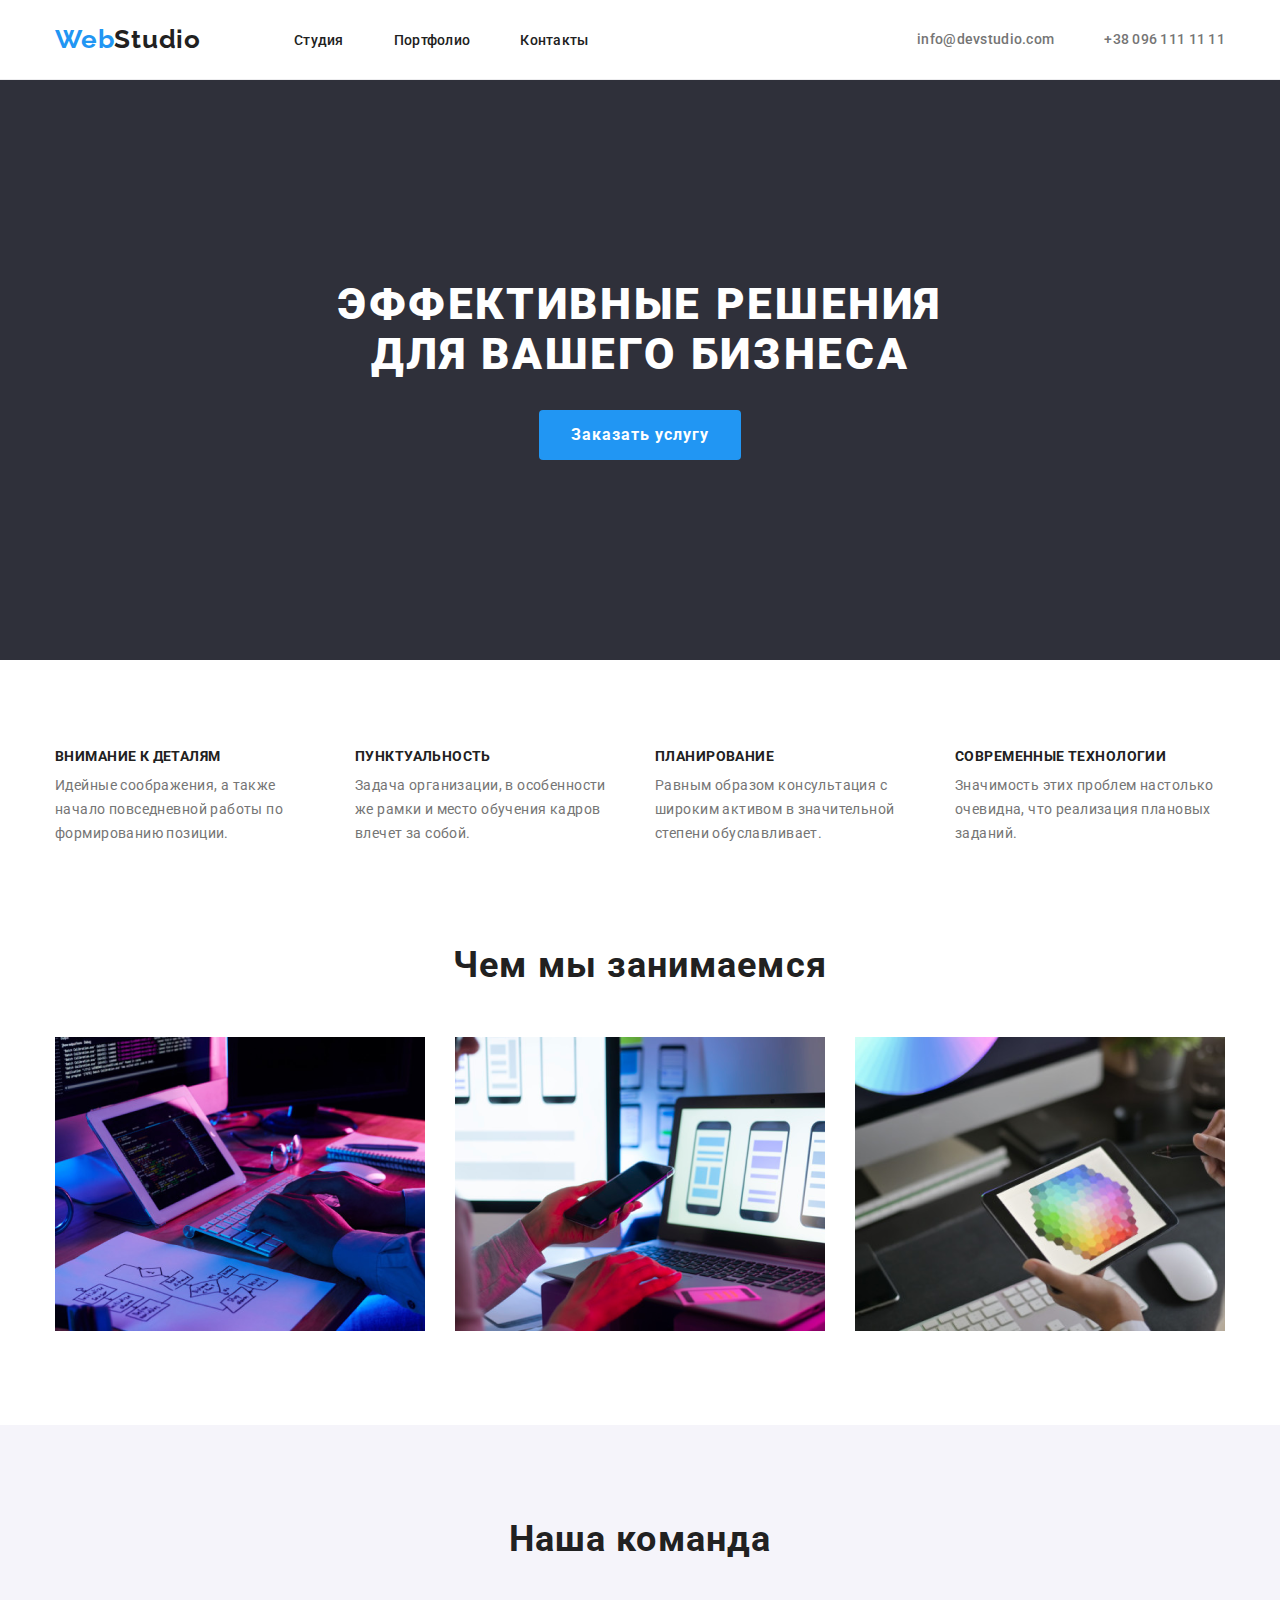
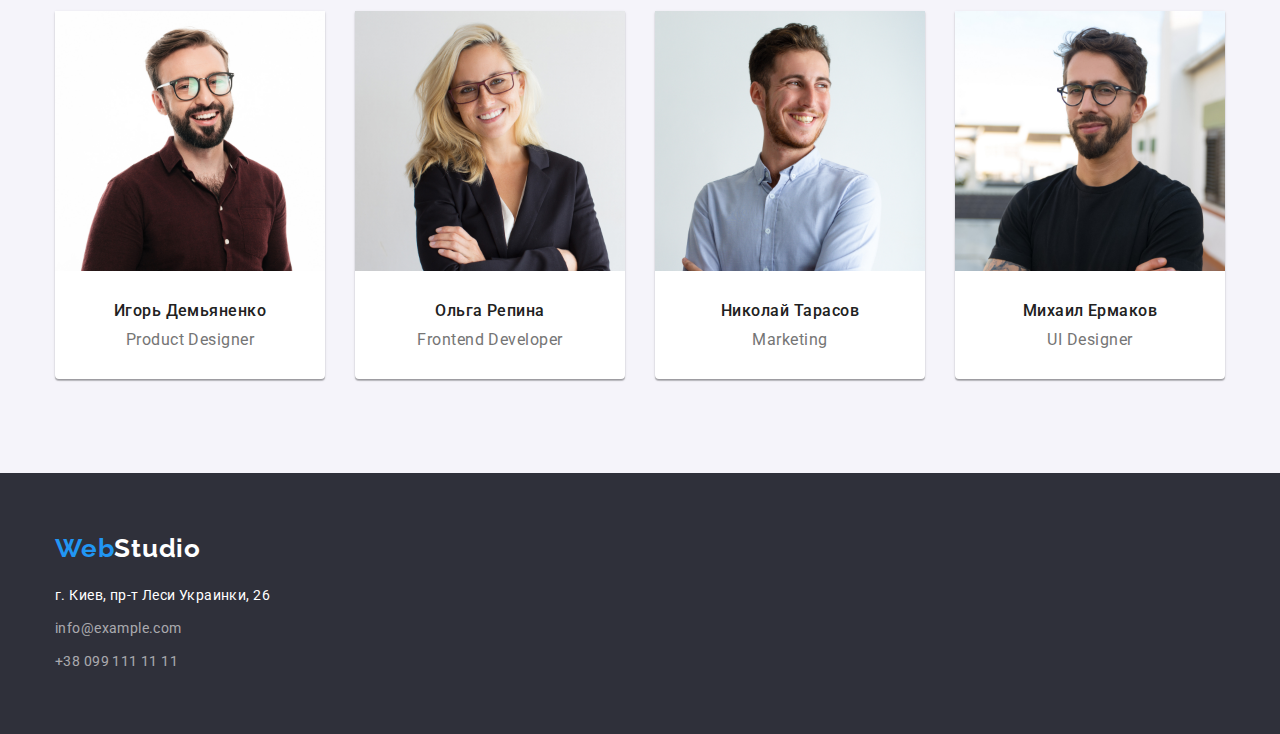
==== index.html @ 343646c6 "залив" ====
<!DOCTYPE html>
<html lang="ru">
<head>
    <meta charset="UTF-8">
    <meta name="viewport" content="width=device-width, initial-scale=1.0">
    <title>WebStudio</title>
<link rel="stylesheet" href="https://cdnjs.cloudflare.com/ajax/libs/modern-normalize/1.0.0/modern-normalize.min.css">
<link rel="preconnect" href="https://fonts.gstatic.com">
<link href="https://fonts.googleapis.com/css2?family=Raleway:wght@700&family=Roboto:wght@400;500;700;900&display=swap" rel="stylesheet">
<link rel="stylesheet" href="./css/styles.css">
</head>
<body>
    <header class="header">
        <div class="container" >
            <nav class="navigation">
                <a class="logo link" href="./"><span class="heder-web" lang="en">Web</span>Studio</a>
                <ul class="navigation-list list">
                    <li class="navigation-list-item">
                        <a class="navigation-link link" href="#">Студия</a>
                    </li>
                    <li class="navigation-list-item">
                        <a class="navigation-link link" href="./portfolio.html">Портфолио</a>
                    </li>
                    <li class="navigation-list-item">
                        <a class="navigation-link link" href="#">Контакты</a>
                    </li>
                </ul>
            </nav>
            <ul class="list list-contacts">
                <li><a class="mail-link link" href="mailto:info@devstudio.com">info@devstudio.com</a></li>
                <li><a class="tel-link link" href="tel:+380961111111">+38 096 111 11 11</a></li>
            </ul>
        </div>
    </header>
    <main>
        <!--HERO-->
        <section class="hero">
           <div class="container" >
                <div class="hero-object">
                <h1 class="hero-title">Эффективные решения для вашего бизнеса</h1>
                <button class="hero-btn hero-button " type="button">Заказать услугу</button>
                </div>
            </div>
        </section>
        <!--особености-->
        <section class="features">
            <div class="container" >
             <h2 class="spesial-her visually-hidden">Особенности</h2>
             <ul class="spesial-list" >
                 <li class="list" >
                     <h3 class="spesial">Внимание к деталям</h3>
                     <p class="spesial-text">Идейные соображения, а также начало повседневной работы по формированию позиции.</p>
                 </li>
                 <li class="list" >
                     <h3 class="spesial">Пунктуальность</h3>
                     <p class="spesial-text">Задача организации, в особенности же рамки и место обучения кадров влечет за собой.</p>
                 </li>
                 <li class="list" >
                     <h3 class="spesial">Планирование</h3>
                     <p class="spesial-text">Равным образом консультация с широким активом в значительной степени обуславливает.</p>
                 </li>
                 <li class="list" >
                     <h3 class="spesial">Современные технологии</h3>
                     <p class="spesial-text">Значимость этих проблем настолько очевидна, что реализация плановых заданий.</p>
                 </li>
             </ul>
            </div>
        </section>
        <!--робота-->
        <section class="you-work">
            <div class="container">
                <h2 class="work">Чем мы занимаемся</h2>
                <ul class="you-work-list list" >
                    <li>
                        <img src="./images/works/img_1.png" alt="печать текста" width="370" height="294" class="list-foto" >
                    </li>
                    <li>
                        <img src="./images/works/img_2.png" alt="копия с смартфона" width="370" height="294" class="list-foto" >
                    </li>
                    <li>
                        <img src="./images/works/img_3.png" alt="планшет со стилусом" width="370" height="294" class="list-foto" >
                    </li>
                </ul>
            </div>
        </section>
        <!--команда-->
        <section class="team">
            <div class="container">
                <h2 class="comanda">Наша команда</h2>
                <ul class="comanda-list list" >
                    <li>
                        <img src="./images/team/igor.jpg" alt="Игорь Демьяненко" width="270" height="260" class="team-foto" >
                        <div class="team-card" >
                            <h3 class="name-comand">Игорь Демьяненко</h3>
                            <p class="comand-jobs">Product Designer</p>
                        </div>
                    </li>
                    <li>
                        <img src="./images/team/olga.jpg" alt="Ольга Репина" width="270" height="260" class="team-foto" >
                        <div class="team-card" >
                            <h3 class="name-comand">Ольга Репина</h3>
                            <p class="comand-jobs">Frontend Developer</p>
                        </div>
                    </li>
                    <li>
                        <img src="./images/team/nik.jpg" alt="Николай Тарасов" width="270" height="260" class="team-foto" >
                        <div class="team-card" >
                            <h3 class="name-comand">Николай Тарасов</h3>
                            <p class="comand-jobs">Marketing</p>
                        </div>
                    </li>
                    <li>
                        <img src="./images/team/mihail.jpg" alt="Михаил Ермаков" width="270" height="260" class="team-foto" >
                        <div class="team-card" >
                            <h3 class="name-comand">Михаил Ермаков</h3>
                            <p class="comand-jobs">UI Designer</p>
                        </div>
                    </li>
                </ul>
            </div>
        </section>
    </main>
    <!--footer-->
    <footer class="footer">
        <div class="container">
            <a href="./index.html" class="logo-2 link" lang="en">Web<span class="footer-studio">Studio</span></a>
            <address class="footer-address">г. Киев, пр-т Леси Украинки, 26</address>
            <ul class="list">
                <li class="element-list">
                    <a href="mailto:info@example.com" class="footer-email link" target="_blank"
                        lang="en">info@example.com</a>
                </li>
                <li>
                    <a href="tel:+380991111111" class="footer-email link end">+38 099 111 11 11</a>
                </li>
            </ul>
        </div>
    </footer>
</body>

</html>
---- css/styles.css ----
body {
  font-family: "Roboto", sans-serif;
  font-size: 14px;
  color: #212121;
  line-height: 1.2;
  letter-spacing: 0.03em;
  background: #ffffff;
}
a {
  color: #212121;
}
.list {
  list-style: none;
  margin: 0;
  padding: 0;
}

.link {
  text-decoration: none;
}
h1,
h2,
h3,
h4,
h5,
h6,
p {
  margin: 0px;
}
ul,
ol {
  margin: 0px;
  padding: 0px;
}
img {
  display: block;
}
.visually-hidden {
  position: absolute !important;
  clip: rect(1px 1px 1px 1px); /* IE6, IE7 */
  clip: rect(1px, 1px, 1px, 1px);
  padding: 0 !important;
  border: 0 !important;
  height: 1px !important;
  width: 1px !important;
  overflow: hidden;
}
.container {
  width: 1200px;
  padding-left: 15px;
  padding-right: 15px;
  text-align: center;
  margin-right: auto;
  margin-left: auto;
}
header {
  border-bottom: #ececee 1px solid;
}
header > .container {
  display: flex;
  justify-content: space-between;
  align-items: center;
  text-align: left;
}
.navigation {
  font-weight: 500;
  display: flex;
  align-items: center;
}
.navigation-list {
  display: flex;
  align-items: center;
  padding-top: 32px;
  padding-bottom: 31px;
}
.logo {
  color: #2196f3;
  font-family: Raleway;
  font-weight: 700;
  font-size: 26px;
}
.navigation > .logo {
  margin-right: 93px;
}
.navigation-list > li:not(:last-child) {
  margin-right: 50px;
}

.list-contacts {
  display: flex;
}
.list-contacts > li:not(:last-child) {
  margin-right: 50px;
}

.navigation-list-item {
  font-weight: 500;
  line-height: 1.142;
  letter-spacing: 0.02em;
}
.navigation-link:hover,
.navigation-link:focus {
  color: #2196f3;
}
.tel-link,
.mail-link {
  font-weight: 500;
  line-height: 1.142;
  letter-spacing: 0.02em;
  color: #757575;
}
.tel-link:hover,
.tel-link:focus {
  color: #2196f3;
}
.mail-link:hover,
.mail-link:focus {
  color: #2196f3;
}
.logo {
  font-family: Raleway;
  font-style: normal;
  font-weight: bold;
  font-size: 26px;
  line-height: 1.192;
  letter-spacing: 0.03em;
  color: #212121;
}
/*<!--HERO--*/
.hero {
  text-align: center;
  background-color: #2f303a;
  padding-top: 200px;
  padding-bottom: 200px;
}
.hero-object {
  margin-left: auto;
  margin-right: auto;
  width: 696px;
}
.hero-title {
  margin-top: 0;
  margin-bottom: 30px;
  padding: 0;
  font-weight: 900;
  font-size: 44px;
  line-height: 1.36;
  text-transform: uppercase;
}
.hero-button {
  letter-spacing: 0.06em;
  color: #212121;
  padding: 10px 32px;
  min-width: 200px;
  font-weight: 700;
  line-height: 1.88;
  font-family: inherit;
  font-size: 16px;
  border: none;
  border-radius: 4px;
  cursor: pointer;
}

.heder-web {
  ont-family: Raleway;
  font-style: normal;
  font-weight: bold;
  font-size: 26px;
  line-height: 1.192;
  letter-spacing: 0.03em;
  color: #2196f3;
}
.hero-title {
  font-weight: 900;
  font-size: 44px;
  line-height: 1.136;
  letter-spacing: 0.06em;
  text-transform: uppercase;
  color: #ffffff;
}
.hero-btn {
  font-weight: bold;
  font-size: 16px;
  line-height: 30px;
  background: #2196f3;
  color: #ffffff;
  cursor: pointer;
}
.hero {
  background-color: #2f303a;
}

/*--особености--*/

.features {
  padding-top: 88px;
  padding-bottom: 100px;
}
.features > .container {
  text-align: left;
}
.spesial-list {
  display: flex;
}
.spesial-list > li {
  width: calc((100% - (3 * 30px)) / 4);
}
.spesial-list > li:not(:last-child) {
  margin-right: 30px;
}

.spesial {
  font-weight: bold;
  line-height: 1.142;
  letter-spacing: 0.03em;
  text-transform: uppercase;
  color: #212121;
  margin-bottom: 10px;
  font-size: inherit;
  text-transform: uppercase;
}
.spesial-text {
  line-height: 1.714;
  letter-spacing: 0.03em;
  color: #757575;
  margin-top: 0;
  margin-bottom: 0;
  line-height: 1.7;
}
.spesial-her {
  font-size: 36px;
}
/*--робота--*/
.you-work {
  padding-bottom: 94px;
}
.work {
  font-weight: bold;
  font-size: 36px;
  line-height: 1.166;
  letter-spacing: 0.03em;
  color: #212121;
  margin-bottom: 50px;
  font-size: 36px;
}
.you-work-list {
  display: flex;
}
.you-work-*list {
  margin-right: 50px;
}
.you-work-list > li:not(:last-child) {
  margin-right: 30px;
}
.list-foto {
  display: block;
}

/*<!--команда-->*/

.team {
  padding-top: 94px;
  padding-bottom: 94px;
  background-color: #f5f4fa;
}
.team > .container {
  margin-bottom: 0;
}
.comanda-list {
  display: flex;
}
.comanda-list > li {
  box-shadow: 0px 1px 3px rgba(0, 0, 0, 0.12), 0px 1px 1px rgba(0, 0, 0, 0.14),
    0px 2px 1px rgba(0, 0, 0, 0.2);
  border-radius: 0px 0px 4px 4px;
  background-color: #ffffff;
}
.comanda-list > li:not(:last-child) {
  margin-right: 30px;
}

.comanda {
  font-weight: bold;
  font-size: 36px;
  line-height: 1.166;
  letter-spacing: 0.03em;
  color: #212121;
  margin-bottom: 50px;
  font-size: 36px;
}
.team-foto {
  display: block;
}
.team-card {
  padding: 30px;
}
.name-comand {
  font-weight: 500;
  font-size: 16px;
  line-height: 1.187x;
  letter-spacing: 0.03em;
  color: #212121;
  margin-top: 0;
  margin-bottom: 10px;
  font-weight: 500;
}
.comand-jobs {
  font-size: 16px;
  line-height: 1.187;
  letter-spacing: 0.03em;
  color: #757575;
  margin-top: 0;
  margin-bottom: 0px;
  text-transform: capitalize;
}
/*--footer--*/
.footer .logo-2 {
  display: inline-block;
  margin-bottom: 20px;
}
.logo-2 {
  color: #2196f3;
  font-family: Raleway;
  font-style: normal;
  font-weight: bold;
  font-size: 26px;
  line-height: 31px;
  letter-spacing: 0.03em;
}
.footer > .container {
  text-align: left;
}

.footer {
  padding-top: 60px;
  padding-bottom: 60px;
  background-color: #2f303a;
}

.footer-studio,
.footer-address {
  color: #ffffff;
}

.footer-address,
.footer-email {
  display: block;
  line-height: 1.7;
}
.footer-email:hover,
.footer-email:focus {
  color: #2196f3;
}
.element-list {
  margin-bottom: 9px;
}

.footer-address {
  margin-bottom: 9px;

  font-style: normal;
}

.footer-email {
  display: inline-block;
  color: rgba(255, 255, 255, 0.6);
}
/*<!-- Наші роботи -->*/
.our-work {
  padding-top: 94px;
  padding-bottom: 94px;
}
.title-2 {
  margin-bottom: 50px;
  font-size: 36px;
}
.types-work {
  display: flex;
  justify-content: center;
  margin-bottom: 34px;
}
.types-work > li:not(:last-child) {
  margin-right: 8px;
}
.work-list {
  display: flex;
  flex-wrap: wrap;
}
.work-img {
  margin-right: 30px;
  margin-bottom: 30px;

  width: calc((100% - (2 * 30px)) / 3);

  outline: 1px solid var(--color-border-portfolio);
}

.work-img > .link,
.work-img img {
  display: block;
}

.work-img:nth-child(3n) {
  margin-right: 0;
}

.work-img:nth-last-child(-n + 3) {
  margin-bottom: 0;
}

.works {
  font-weight: bold;
  font-size: 18px;
  line-height: 36px;
  letter-spacing: 0.06em;
  color: #212121;
}
.work-title2 {
  font-weight: bold;
  font-size: 18px;
  line-height: 2;
  letter-spacing: 0.06em;
  color: #212121;
  margin-bottom: 4px;
}
.work-name2 {
  font-size: 16px;
  line-height: 30px;
  letter-spacing: 0.03em;
  color: #757575;
  margin-top: 0;
  margin-bottom: 0;
}

.work-logos {
  text-align: left;
  padding: 20px 24px;
}
.btn-portfolio {
  font-weight: 500;
  font-size: 16px;
  line-height: 1.625;
  text-align: center;
  letter-spacing: 0.03em;
  color: #212121;
  cursor: pointer;
  padding: 6px 22px;
  font-weight: 500;
  line-height: 1.6;
  letter-spacing: inherit;
  border: none;
  border-radius: 4px;
  cursor: pointer;
}

.btn-portfolio:hover,
.btn-portfolio:focus {
  background-color: #2196f3;
  color: #ffffff;
}
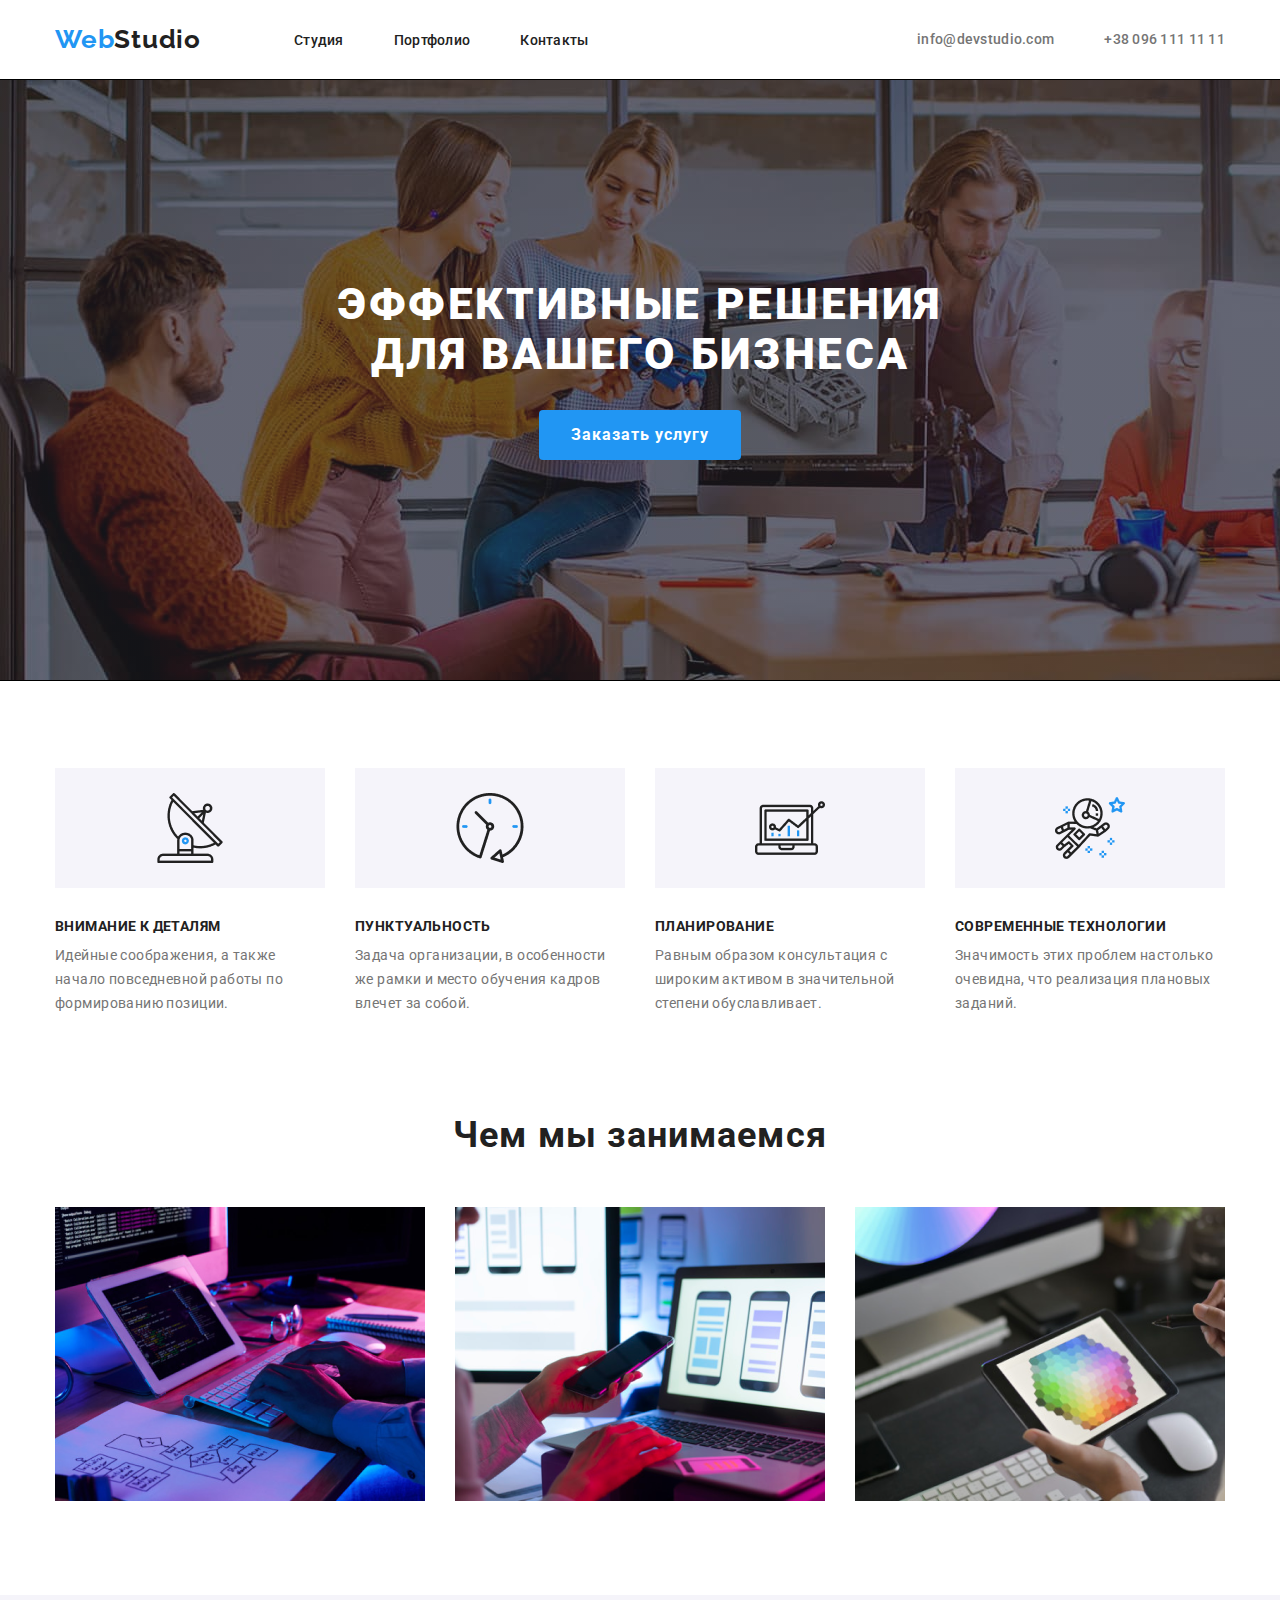
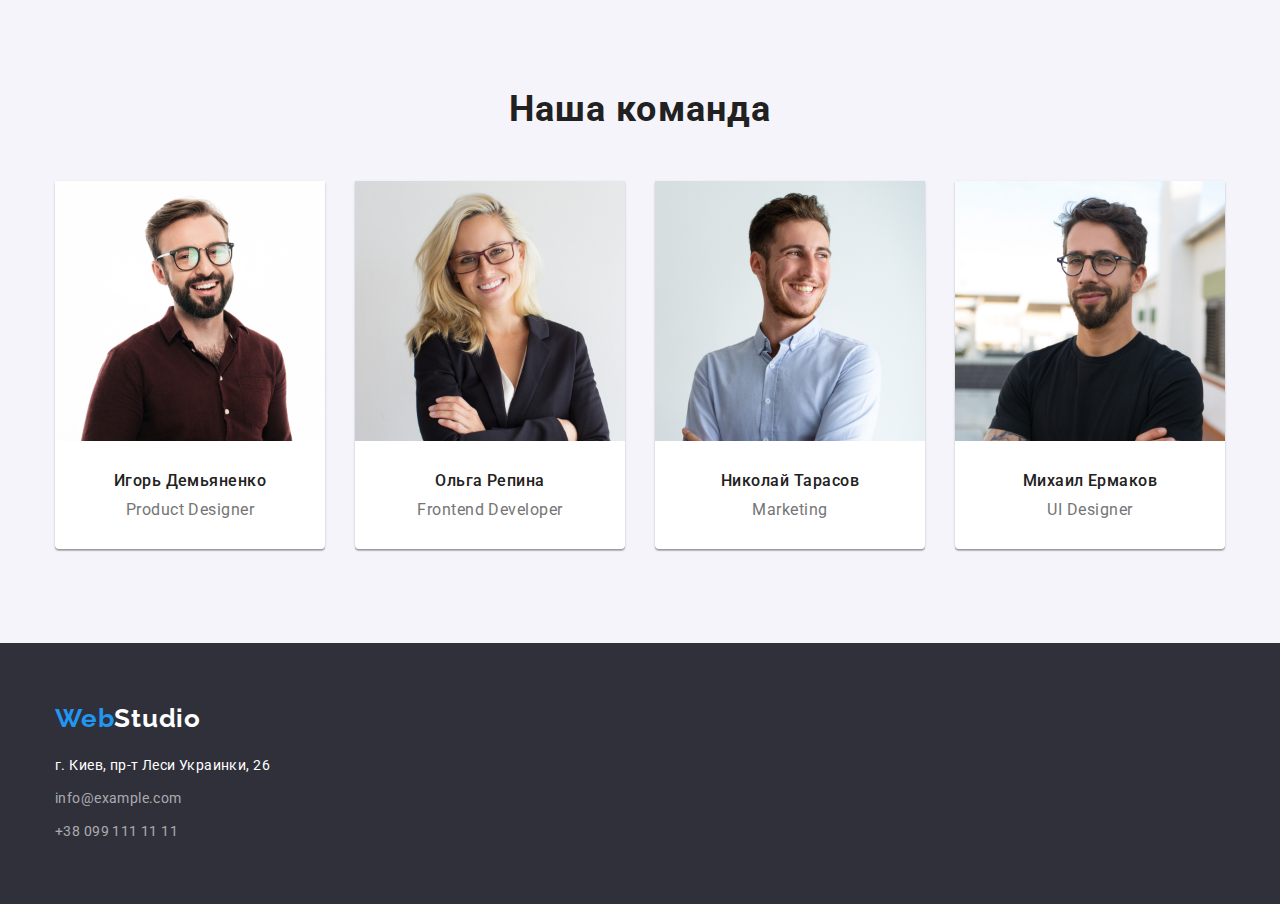
==== commit 5b77c0ad: "космонавт" ====
--- a/index.html
+++ b/index.html
@@ -47,19 +47,19 @@
             <div class="container" >
              <h2 class="spesial-her visually-hidden">Особенности</h2>
              <ul class="spesial-list" >
-                 <li class="list" >
+                 <li class="list list-item-icon icon-antena" >
                      <h3 class="spesial">Внимание к деталям</h3>
                      <p class="spesial-text">Идейные соображения, а также начало повседневной работы по формированию позиции.</p>
                  </li>
-                 <li class="list" >
+                 <li class="list list-item-icon icon-clock" >
                      <h3 class="spesial">Пунктуальность</h3>
                      <p class="spesial-text">Задача организации, в особенности же рамки и место обучения кадров влечет за собой.</p>
                  </li>
-                 <li class="list" >
+                 <li class="list list-item-icon icon-diagram" >
                      <h3 class="spesial">Планирование</h3>
                      <p class="spesial-text">Равным образом консультация с широким активом в значительной степени обуславливает.</p>
                  </li>
-                 <li class="list" >
+                 <li class="list list-item-icon icon-space" >
                      <h3 class="spesial">Современные технологии</h3>
                      <p class="spesial-text">Значимость этих проблем настолько очевидна, что реализация плановых заданий.</p>
                  </li>
--- a/css/styles.css
+++ b/css/styles.css
@@ -129,10 +129,24 @@
 /*<!--HERO--*/
 .hero {
   text-align: center;
-  background-color: #2f303a;
+
   padding-top: 200px;
   padding-bottom: 200px;
-}
+  height: 600px;
+  outline: 1px solid black;
+  max-width: 1600px;
+  margin-left: auto;
+  margin-right: auto;
+  background-image: linear-gradient(
+      rgba(47, 48, 58, 0.4),
+      rgba(47, 48, 58, 0.4)
+    ),
+    url("../images/beaty/Img\ \(1\)-2.jpg");
+  background-color: #2f303a;
+  background-repeat: no-repeat;
+  background-size: cover;
+}
+
 .hero-object {
   margin-left: auto;
   margin-right: auto;
@@ -142,7 +156,7 @@
   margin-top: 0;
   margin-bottom: 30px;
   padding: 0;
-  font-weight: 900;
+  font-weight: 100;
   font-size: 44px;
   line-height: 1.36;
   text-transform: uppercase;
@@ -186,12 +200,29 @@
   color: #ffffff;
   cursor: pointer;
 }
-.hero {
-  background-color: #2f303a;
-}
-
 /*--особености--*/
 
+.list-item-icon::before {
+  content: " ";
+  display: block;
+  height: 120px;
+  margin-bottom: 30px;
+  background-position: center;
+  background-repeat: no-repeat;
+  background-color: #f5f4fa;
+}
+.icon-antena::before {
+  background-image: url("../images/beaty/antenna\ 1.png");
+}
+.icon-clock::before {
+  background-image: url("../images/beaty/clock\ 1.png");
+}
+.icon-diagram::before {
+  background-image: url("../images/beaty/diagram\ 1.png");
+}
+.icon-space::before {
+  background-image: url("../images/beaty/astronaut\ 1.png");
+}
 .features {
   padding-top: 88px;
   padding-bottom: 100px;
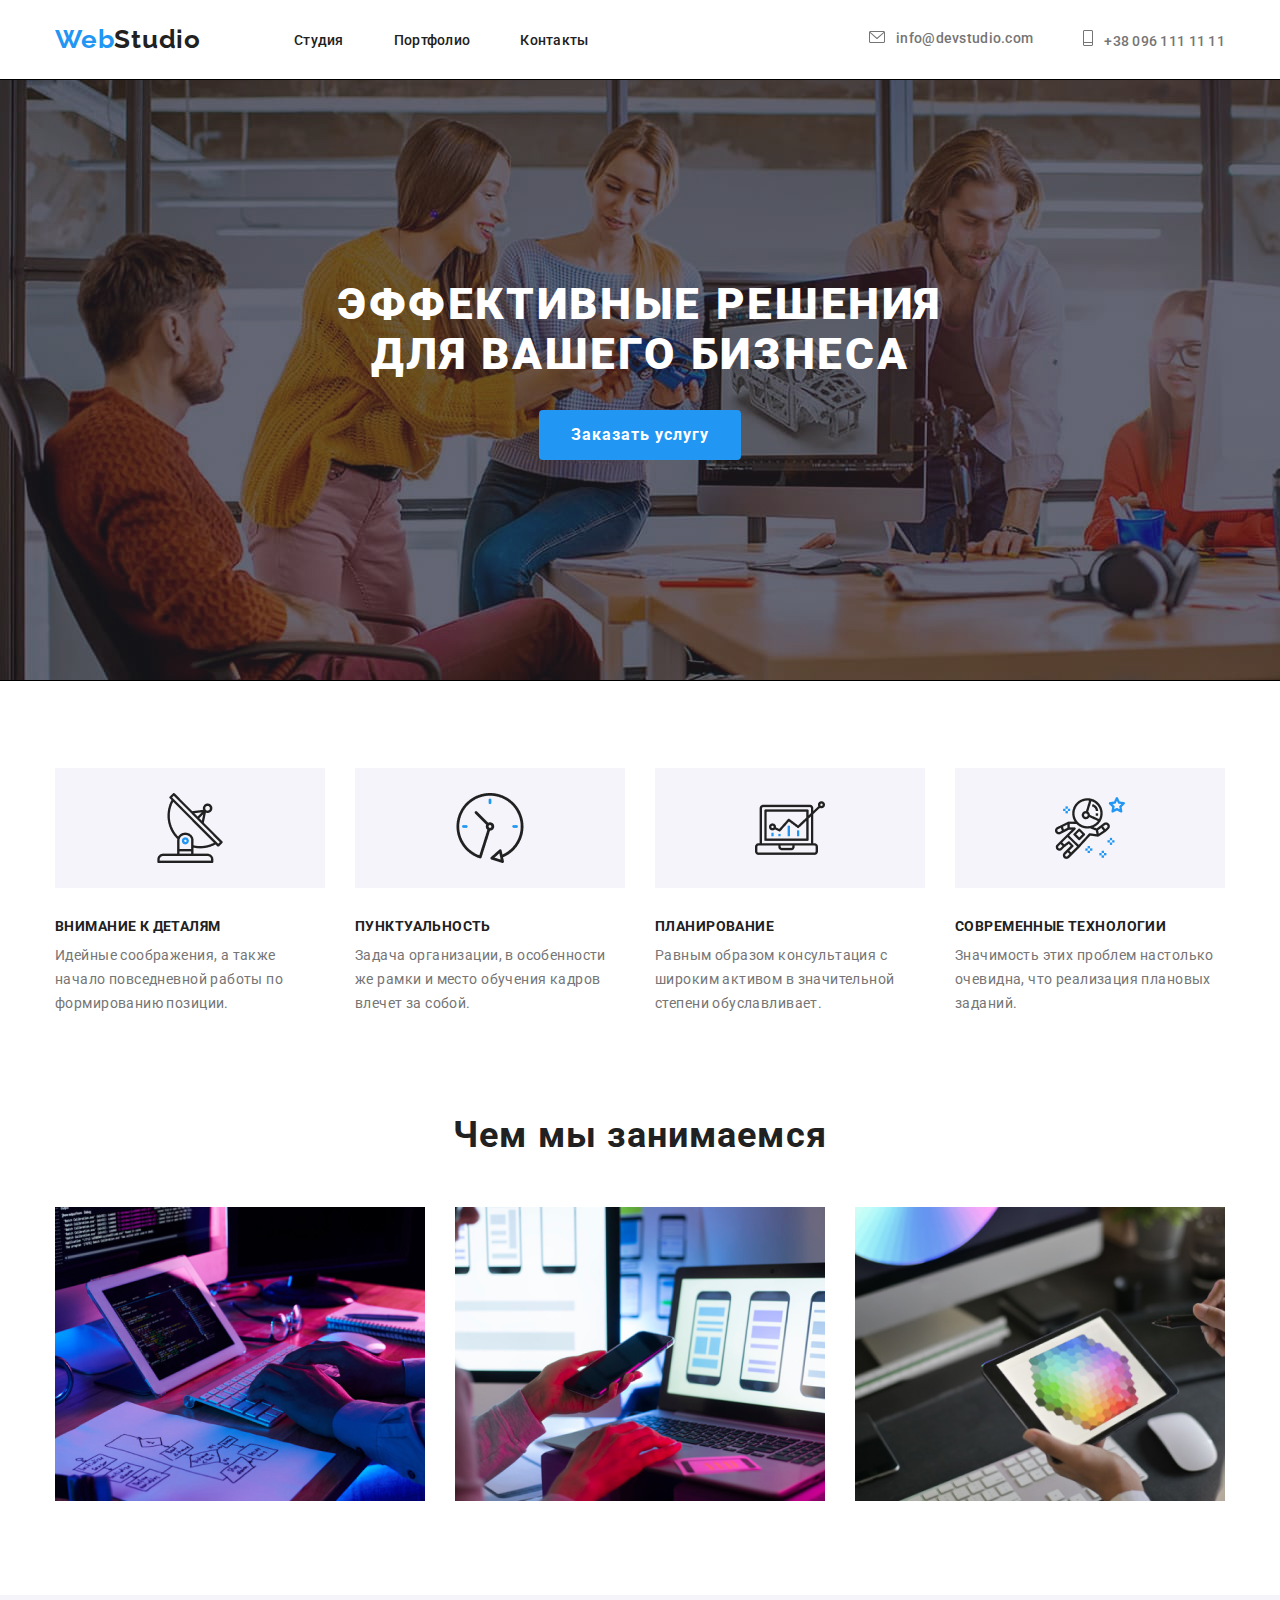
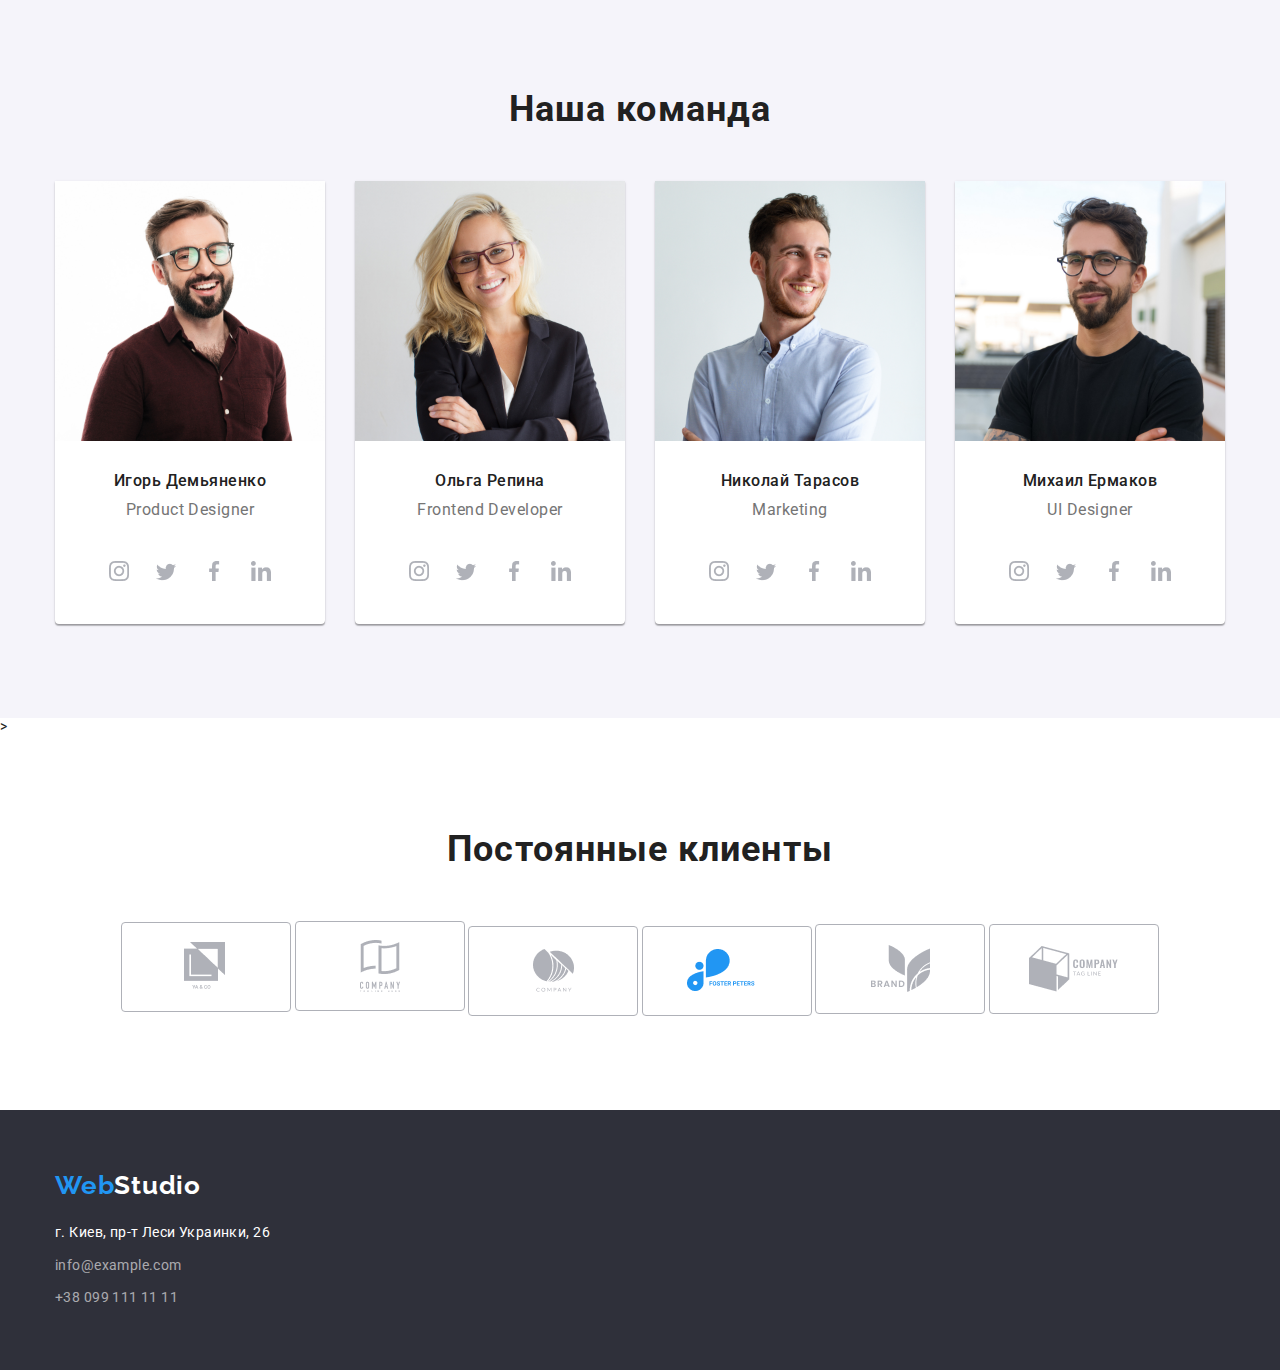
==== commit a465fb90: "кнопки+силки" ====
--- a/index.html
+++ b/index.html
@@ -88,11 +88,31 @@
             <div class="container">
                 <h2 class="comanda">Наша команда</h2>
                 <ul class="comanda-list list" >
-                    <li>
+                    <li class="  " >
                         <img src="./images/team/igor.jpg" alt="Игорь Демьяненко" width="270" height="260" class="team-foto" >
-                        <div class="team-card" >
+                        <div class="team-card " >
                             <h3 class="name-comand">Игорь Демьяненко</h3>
                             <p class="comand-jobs">Product Designer</p>
+                            <ul class="list-link ">
+                                <li class="list-item1 list ">
+                                    <a href="#" class="list-social" ><img src="./images/beaty/instagram 2 (1).png" alt=""></a>
+                                </li>
+                            </ul>
+                            <ul class="list-link">
+                                <li class="list-item1 list ">
+                                    <a href="#" class="list-social"><img src="./images/beaty/Vector (bird).png" alt=""></a>
+                                </li>
+                            </ul>
+                            <ul class="list-link">
+                                <li class="list-item1 list ">
+                                    <a href="#" class="list-social"><img src="./images/beaty/facebook 1.png" alt=""></a>
+                                </li>
+                            </ul>
+                            <ul class="list-link">
+                                <li class="list-item1 list ">
+                                    <a href="#" class="list-social"><img src="./images/beaty/linkedin 1.png" alt=""></a>
+                                </li>
+                            </ul>
                         </div>
                     </li>
                     <li>
@@ -100,6 +120,26 @@
                         <div class="team-card" >
                             <h3 class="name-comand">Ольга Репина</h3>
                             <p class="comand-jobs">Frontend Developer</p>
+                            <ul class="list-link ">
+                                <li class="list-item1 list ">
+                                    <a href="#" class="list-social"><img src="./images/beaty/instagram 2 (1).png" alt=""></a>
+                                </li>
+                            </ul>
+                            <ul class="list-link">
+                                <li class="list-item1 list ">
+                                    <a href="#" class="list-social"><img src="./images/beaty/Vector (bird).png" alt=""></a>
+                                </li>
+                            </ul>
+                            <ul class="list-link">
+                                <li class="list-item1 list ">
+                                    <a href="#" class="list-social"><img src="./images/beaty/facebook 1.png" alt=""></a>
+                                </li>
+                            </ul>
+                            <ul class="list-link">
+                                <li class="list-item1 list ">
+                                    <a href="#" class="list-social"><img src="./images/beaty/linkedin 1.png" alt=""></a>
+                                </li>
+                            </ul>
                         </div>
                     </li>
                     <li>
@@ -107,6 +147,26 @@
                         <div class="team-card" >
                             <h3 class="name-comand">Николай Тарасов</h3>
                             <p class="comand-jobs">Marketing</p>
+                            <ul class="list-link ">
+                                <li class="list-item1 list ">
+                                    <a href="#" class="list-social"><img src="./images/beaty/instagram 2 (1).png" alt=""></a>
+                                </li>
+                            </ul>
+                            <ul class="list-link">
+                                <li class="list-item1 list ">
+                                    <a href="#" class="list-social"><img src="./images/beaty/Vector (bird).png" alt=""></a>
+                                </li>
+                            </ul>
+                            <ul class="list-link">
+                                <li class="list-item1 list ">
+                                    <a href="#" class="list-social"><img src="./images/beaty/facebook 1.png" alt=""></a>
+                                </li>
+                            </ul>
+                            <ul class="list-link">
+                                <li class="list-item1 list ">
+                                    <a href="#" class="list-social"><img src="./images/beaty/linkedin 1.png" alt=""></a>
+                                </li>
+                            </ul>
                         </div>
                     </li>
                     <li>
@@ -114,7 +174,63 @@
                         <div class="team-card" >
                             <h3 class="name-comand">Михаил Ермаков</h3>
                             <p class="comand-jobs">UI Designer</p>
-                        </div>
+                            <ul class="list-link ">
+                                <li class="list-item1 list ">
+                                    <a href="#" class="list-social"><img src="./images/beaty/instagram 2 (1).png" alt=""></a>
+                                </li>
+                            </ul>
+                            <ul class="list-link">
+                                <li class="list-item1 list ">
+                                    <a href="#" class="list-social"><img src="./images/beaty/Vector (bird).png" alt=""></a>
+                                </li>
+                            </ul>
+                            <ul class="list-link">
+                                <li class="list-item1 list ">
+                                    <a href="#" class="list-social"><img src="./images/beaty/facebook 1.png" alt=""></a>
+                                </li>
+                            </ul>
+                            <ul class="list-link">
+                                <li class="list-item1 list ">
+                                    <a href="#" class="list-social"><img src="./images/beaty/linkedin 1.png" alt=""></a>
+                                </li>
+                            </ul>
+                        </div>
+                    </li>
+                </ul>
+            </div>
+        </section>
+        <!--klients-->>
+        <section class="clients">
+            <div class="container">
+                <h2 class=" comanda">Постоянные клиенты</h2>
+                <ul class="clients-list">
+                    <li class="clients-itam list ">
+                        <a href="#" class="clients-link" ><img src="./images/beaty/logo 1.png" alt=""></a>
+                    </li>
+                </ul>
+                <ul class="clients-list">
+                    <li class="clients-itam list ">
+                        <a href="#" class="clients-link"><img src="./images/beaty/logo 2.png" alt=""></a>
+                    </li>
+                </ul>
+                <ul class="clients-list">
+                    <li class="clients-itam list ">
+                        <a href="#" class="clients-link"><img src="./images/beaty/logo 3.png" alt=""></a>
+                    </li>
+                </ul>
+                <ul class="clients-list">
+                    <li class="clients-itam list ">
+                        <a href="#" class="clients-link"><img src="./images/beaty/logo 4.png" alt=""></a>
+                    </li>
+                </ul>
+                <ul class="clients-list">
+                    <li class="clients-itam list ">
+                        <a href="#" class="clients-link"><img src="./images/beaty/logo 5.png" alt=""></a>
+                    </li>
+                </ul>
+                <ul class="clients-list">
+                    <li class="clients-itam list ">
+                        <a href="#" class="clients-link"><img src="./images/beaty/logo 6.png" alt=""></a>
                     </li>
                 </ul>
             </div>
--- a/css/styles.css
+++ b/css/styles.css
@@ -116,6 +116,24 @@
 .mail-link:hover,
 .mail-link:focus {
   color: #2196f3;
+}
+.mail-link::before {
+  content: " ";
+  display: inline-block;
+  width: 16px;
+  height: 12px;
+  margin-right: 11px;
+  background-image: url("../images/beaty/envelope-1.svg");
+  background-position: center;
+  background-size: contain;
+}
+.tel-link::before {
+  content: " ";
+  display: inline-block;
+  width: 10px;
+  height: 16px;
+  margin-right: 11px;
+  background-image: url("../images/beaty/Vector.png");
 }
 .logo {
   font-family: Raleway;
@@ -288,7 +306,32 @@
 }
 
 /*<!--команда-->*/
-
+.list-link {
+  display: inline-block;
+}
+.list-item1 {
+  width: 44px;
+  height: 44px;
+  border-radius: 50%;
+}
+.list-social {
+  width: 100%;
+  height: 100%;
+  border-radius: 50%;
+  display: flex;
+  align-items: center;
+  justify-content: center;
+  fill: #afb1b8;
+}
+.list-item1:not(:last-child) {
+  margin-right: 10px;
+}
+
+.list-social:hover,
+.list-social:focus {
+  background-color: #2196f3;
+  color: #ffffff;
+}
 .team {
   padding-top: 94px;
   padding-bottom: 94px;
@@ -341,8 +384,34 @@
   letter-spacing: 0.03em;
   color: #757575;
   margin-top: 0;
-  margin-bottom: 0px;
+  margin-bottom: 30px;
   text-transform: capitalize;
+}
+
+/*--CLIENTS--*/
+.clients .container {
+  padding: 94px 0;
+}
+.clients-list {
+  display: inline-block;
+  display: inline-flex;
+}
+.clients-itam {
+  width: 170px;
+  height: 90px;
+}
+.clients-itam :not(:last-child) {
+  margin-right: 30px;
+}
+.clients-link {
+  width: 100%;
+  height: 100%;
+  display: flex;
+  border: 1px solid #afb1b8;
+  border-radius: 4px;
+  justify-content: center;
+  align-items: center;
+  fill: #afb1b8;
 }
 /*--footer--*/
 .footer .logo-2 {
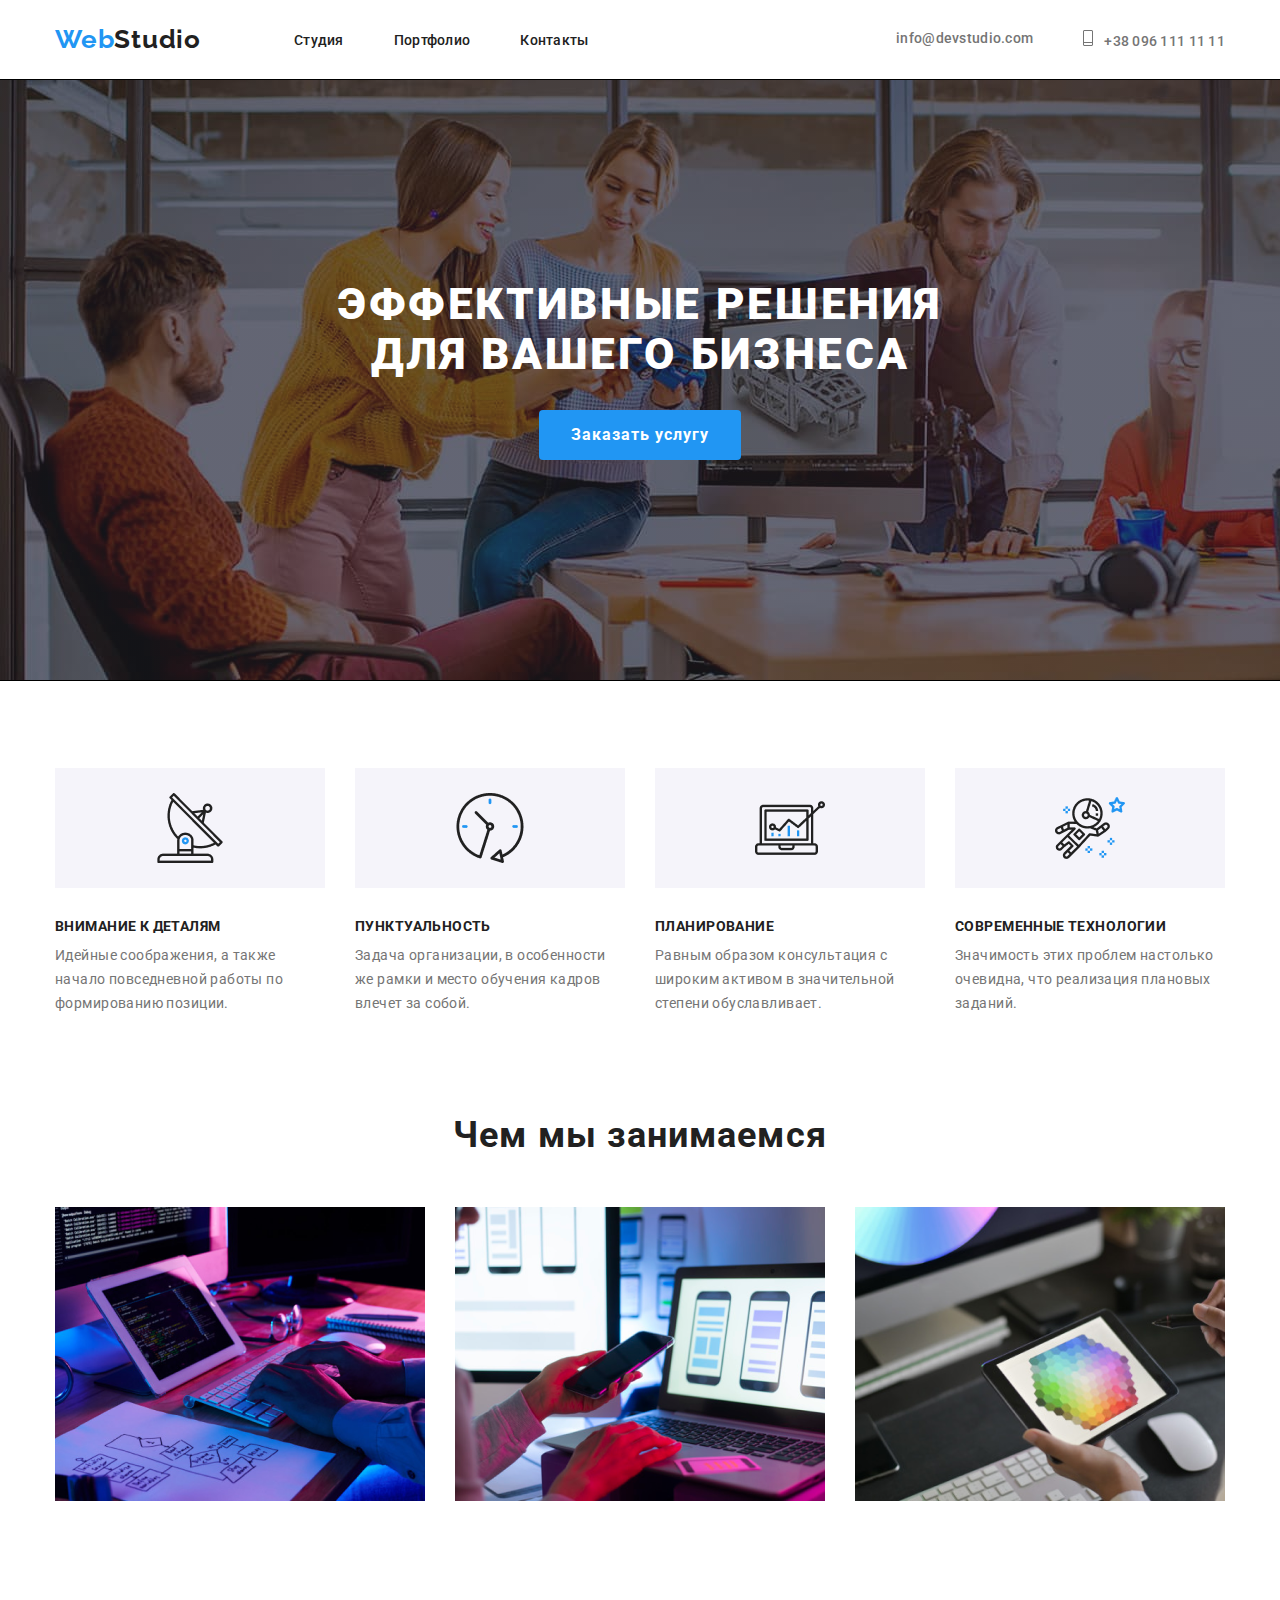
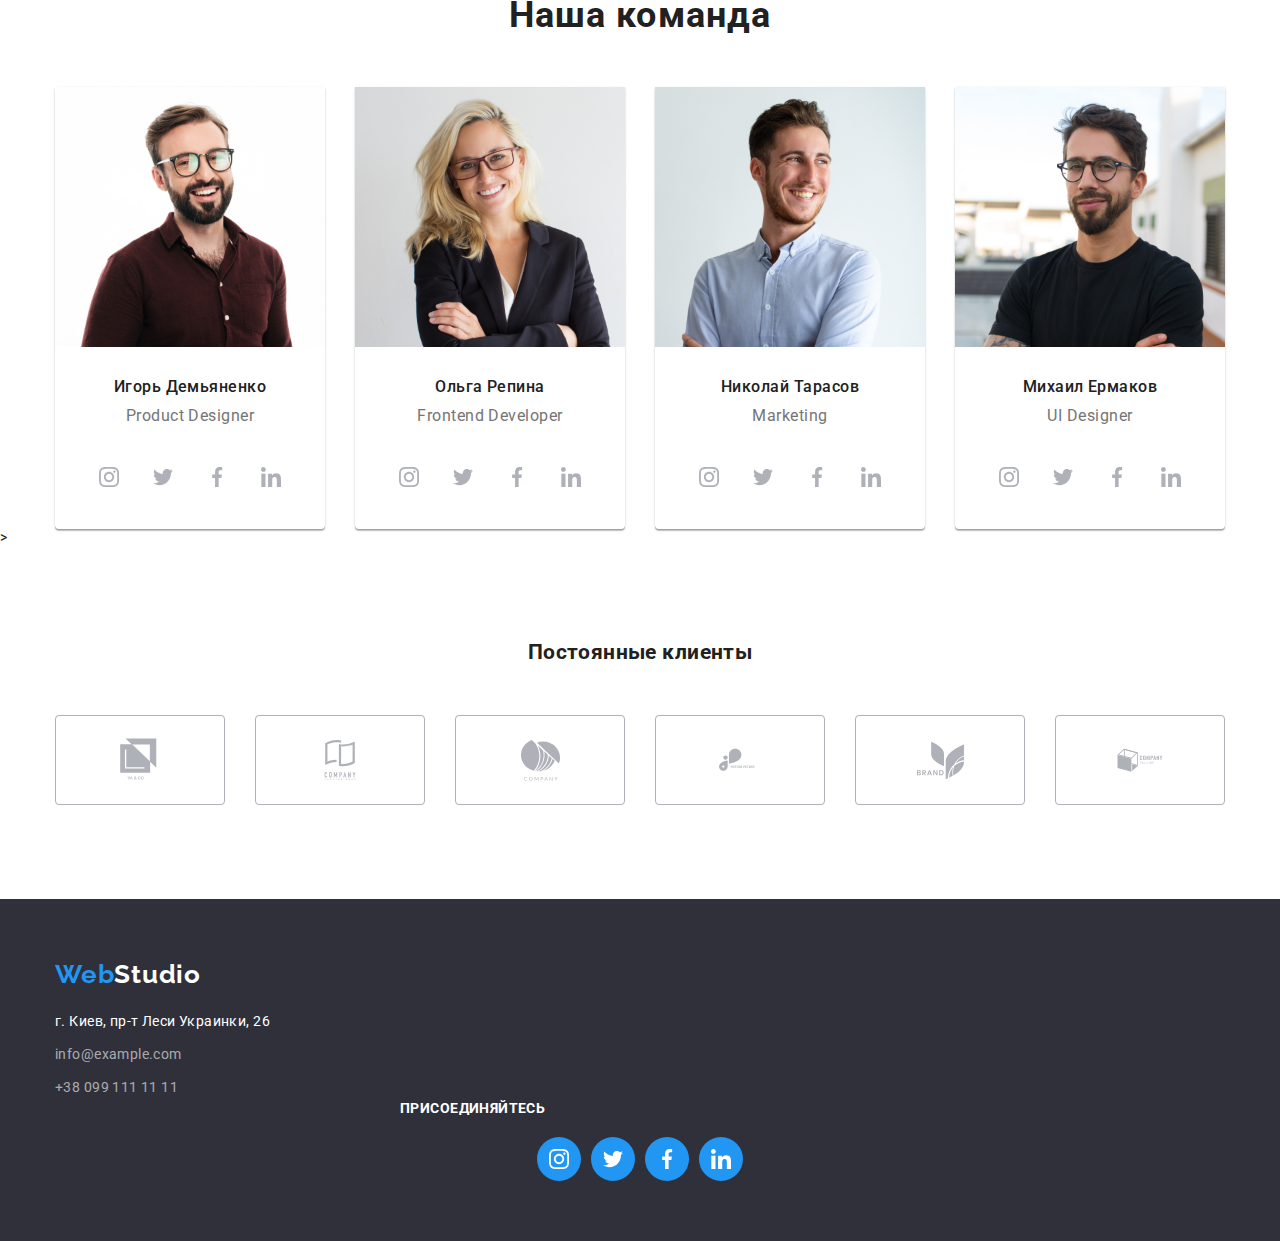
==== commit 17157707: "1" ====
--- a/index.html
+++ b/index.html
@@ -93,26 +93,37 @@
                         <div class="team-card " >
                             <h3 class="name-comand">Игорь Демьяненко</h3>
                             <p class="comand-jobs">Product Designer</p>
-                            <ul class="list-link ">
-                                <li class="list-item1 list ">
-                                    <a href="#" class="list-social" ><img src="./images/beaty/instagram 2 (1).png" alt=""></a>
+                            <ul class="list-link" >
+                                <li class="list-item1 list " >
+                                    <a href="#" class="list-social social-col">
+                                        <svg  class="social-icons"> 
+                                             <use href= "./images/beaty/symbol-defs.svg#icon-instagram-1" ></use>   
+                                        </svg>
+                                    </a>
+                                </li>
+                                <li class="list-item1 list ">
+                                    <a href="#" class="list-social social-col">
+                                    <svg class="social-icons">
+                                        <use href="./images/beaty/symbol-defs.svg#icon-twitter-1"></use>
+                                     </svg>
+                                    </a>
+                                </li>
+                                <li class="list-item1 list ">
+                                    <a href="#" class="list-social social-col ">
+                                    <svg class="social-icons">
+                                        <use href="./images/beaty/symbol-defs.svg#icon-facebook-1"></use>
+                                    </svg>
+                                    </a>
+                                </li>
+                                <li class="list-item1 list ">
+                                    <a href="#" class="list-social social-col ">
+                                    <svg class="social-icons">
+                                        <use href="./images/beaty/symbol-defs.svg#icon-linkedin-1"></use>
+                                    </svg>
+                                    </a>
                                 </li>
                             </ul>
-                            <ul class="list-link">
-                                <li class="list-item1 list ">
-                                    <a href="#" class="list-social"><img src="./images/beaty/Vector (bird).png" alt=""></a>
-                                </li>
-                            </ul>
-                            <ul class="list-link">
-                                <li class="list-item1 list ">
-                                    <a href="#" class="list-social"><img src="./images/beaty/facebook 1.png" alt=""></a>
-                                </li>
-                            </ul>
-                            <ul class="list-link">
-                                <li class="list-item1 list ">
-                                    <a href="#" class="list-social"><img src="./images/beaty/linkedin 1.png" alt=""></a>
-                                </li>
-                            </ul>
+                            
                         </div>
                     </li>
                     <li>
@@ -120,26 +131,36 @@
                         <div class="team-card" >
                             <h3 class="name-comand">Ольга Репина</h3>
                             <p class="comand-jobs">Frontend Developer</p>
-                            <ul class="list-link ">
-                                <li class="list-item1 list ">
-                                    <a href="#" class="list-social"><img src="./images/beaty/instagram 2 (1).png" alt=""></a>
-                                </li>
-                            </ul>
-                            <ul class="list-link">
-                                <li class="list-item1 list ">
-                                    <a href="#" class="list-social"><img src="./images/beaty/Vector (bird).png" alt=""></a>
-                                </li>
-                            </ul>
-                            <ul class="list-link">
-                                <li class="list-item1 list ">
-                                    <a href="#" class="list-social"><img src="./images/beaty/facebook 1.png" alt=""></a>
-                                </li>
-                            </ul>
-                            <ul class="list-link">
-                                <li class="list-item1 list ">
-                                    <a href="#" class="list-social"><img src="./images/beaty/linkedin 1.png" alt=""></a>
-                                </li>
-                            </ul>
+                        <ul class="list-link">
+                            <li class="list-item1 list ">
+                                <a href="#" class="list-social social-col ">
+                                    <svg class="social-icons">
+                                        <use href="./images/beaty/symbol-defs.svg#icon-instagram-1"></use>
+                                    </svg>
+                                </a>
+                            </li>
+                            <li class="list-item1 list ">
+                                <a href="#" class="list-social social-col ">
+                                    <svg class="social-icons">
+                                        <use href="./images/beaty/symbol-defs.svg#icon-twitter-1"></use>
+                                    </svg>
+                                </a>
+                            </li>
+                            <li class="list-item1 list ">
+                                <a href="#" class="list-social social-col ">
+                                    <svg class="social-icons">
+                                        <use href="./images/beaty/symbol-defs.svg#icon-facebook-1"></use>
+                                    </svg>
+                                </a>
+                            </li>
+                            <li class="list-item1 list ">
+                                <a href="#" class="list-social social-col ">
+                                    <svg class="social-icons">
+                                        <use href="./images/beaty/symbol-defs.svg#icon-linkedin-1"></use>
+                                    </svg>
+                                </a>
+                            </li>
+                        </ul>
                         </div>
                     </li>
                     <li>
@@ -147,24 +168,34 @@
                         <div class="team-card" >
                             <h3 class="name-comand">Николай Тарасов</h3>
                             <p class="comand-jobs">Marketing</p>
-                            <ul class="list-link ">
-                                <li class="list-item1 list ">
-                                    <a href="#" class="list-social"><img src="./images/beaty/instagram 2 (1).png" alt=""></a>
-                                </li>
-                            </ul>
                             <ul class="list-link">
                                 <li class="list-item1 list ">
-                                    <a href="#" class="list-social"><img src="./images/beaty/Vector (bird).png" alt=""></a>
-                                </li>
-                            </ul>
-                            <ul class="list-link">
-                                <li class="list-item1 list ">
-                                    <a href="#" class="list-social"><img src="./images/beaty/facebook 1.png" alt=""></a>
-                                </li>
-                            </ul>
-                            <ul class="list-link">
-                                <li class="list-item1 list ">
-                                    <a href="#" class="list-social"><img src="./images/beaty/linkedin 1.png" alt=""></a>
+                                    <a href="#" class="list-social social-col ">
+                                        <svg class="social-icons">
+                                            <use href="./images/beaty/symbol-defs.svg#icon-instagram-1"></use>
+                                        </svg>
+                                    </a>
+                                </li>
+                                <li class="list-item1 list ">
+                                    <a href="#" class="list-social social-col ">
+                                        <svg class="social-icons">
+                                            <use href="./images/beaty/symbol-defs.svg#icon-twitter-1"></use>
+                                        </svg>
+                                    </a>
+                                </li>
+                                <li class="list-item1 list ">
+                                    <a href="#" class="list-social social-col ">
+                                        <svg class="social-icons">
+                                            <use href="./images/beaty/symbol-defs.svg#icon-facebook-1"></use>
+                                        </svg>
+                                    </a>
+                                </li>
+                                <li class="list-item1 list ">
+                                    <a href="#" class="list-social social-col ">
+                                        <svg class="social-icons">
+                                            <use href="./images/beaty/symbol-defs.svg#icon-linkedin-1"></use>
+                                        </svg>
+                                    </a>
                                 </li>
                             </ul>
                         </div>
@@ -174,24 +205,34 @@
                         <div class="team-card" >
                             <h3 class="name-comand">Михаил Ермаков</h3>
                             <p class="comand-jobs">UI Designer</p>
-                            <ul class="list-link ">
-                                <li class="list-item1 list ">
-                                    <a href="#" class="list-social"><img src="./images/beaty/instagram 2 (1).png" alt=""></a>
-                                </li>
-                            </ul>
                             <ul class="list-link">
                                 <li class="list-item1 list ">
-                                    <a href="#" class="list-social"><img src="./images/beaty/Vector (bird).png" alt=""></a>
-                                </li>
-                            </ul>
-                            <ul class="list-link">
-                                <li class="list-item1 list ">
-                                    <a href="#" class="list-social"><img src="./images/beaty/facebook 1.png" alt=""></a>
-                                </li>
-                            </ul>
-                            <ul class="list-link">
-                                <li class="list-item1 list ">
-                                    <a href="#" class="list-social"><img src="./images/beaty/linkedin 1.png" alt=""></a>
+                                    <a href="#" class="list-social social-col ">
+                                        <svg class="social-icons">
+                                            <use href="./images/beaty/symbol-defs.svg#icon-instagram-1"></use>
+                                        </svg>
+                                    </a>
+                                </li>
+                                <li class="list-item1 list ">
+                                    <a href="#" class="list-social social-col ">
+                                        <svg class="social-icons">
+                                            <use href="./images/beaty/symbol-defs.svg#icon-twitter-1"></use>
+                                        </svg>
+                                    </a>
+                                </li>
+                                <li class="list-item1 list ">
+                                    <a href="#" class="list-social social-col ">
+                                        <svg class="social-icons">
+                                            <use href="./images/beaty/symbol-defs.svg#icon-facebook-1"></use>
+                                        </svg>
+                                    </a>
+                                </li>
+                                <li class="list-item1 list ">
+                                    <a href="#" class="list-social social-col ">
+                                        <svg class="social-icons">
+                                            <use href="./images/beaty/symbol-defs.svg#icon-linkedin-1"></use>
+                                        </svg>
+                                    </a>
                                 </li>
                             </ul>
                         </div>
@@ -202,37 +243,57 @@
         <!--klients-->>
         <section class="clients">
             <div class="container">
-                <h2 class=" comanda">Постоянные клиенты</h2>
-                <ul class="clients-list">
-                    <li class="clients-itam list ">
-                        <a href="#" class="clients-link" ><img src="./images/beaty/logo 1.png" alt=""></a>
+                <h2 class="clients-title">Постоянные клиенты</h2>
+                <ul class="clients-list list">
+                    <li class="clients-item">
+                        <a class="clients-link" href>
+                            <svg class="clients-icon icon-logo1">
+                                <use href="./images/beaty/SVG-client.svg#logo1"></use>
+                            </svg>
+                        </a>
+                    </li>
+        
+                    <li class="clients-item">
+                        <a class="clients-link" href>
+                            <svg class="clients-icon icon-logo2">
+                                <use href="./images/beaty/SVG-client.svg#logo2"></use>
+                            </svg>
+                        </a>
+                    </li>
+        
+                    <li class="clients-item">
+                        <a class="clients-link" href>
+                            <svg class="clients-icon icon-logo3">
+                                <use href="./images/beaty/SVG-client.svg#logo3"></use>
+                            </svg>
+                        </a>
+                    </li>
+        
+                    <li class="clients-item">
+                        <a class="clients-link" href>
+                            <svg class="clients-icon icon-logo4">
+                                <use href="./images/beaty/SVG-client.svg#logo4"></use>
+                            </svg>
+                        </a>
+                    </li>
+        
+                    <li class="clients-item">
+                        <a class="clients-link" href>
+                            <svg class="clients-icon icon-logo5">
+                                <use href="./images/beaty/SVG-client.svg#logo5"></use>
+                            </svg>
+                        </a>
+                    </li>
+        
+                    <li class="clients-item">
+                        <a class="clients-link" href>
+                            <svg class="clients-icon icon-logo6">
+                                <use href="./images/beaty/SVG-client.svg#logo6"></use>
+                            </svg>
+                        </a>
                     </li>
                 </ul>
-                <ul class="clients-list">
-                    <li class="clients-itam list ">
-                        <a href="#" class="clients-link"><img src="./images/beaty/logo 2.png" alt=""></a>
-                    </li>
-                </ul>
-                <ul class="clients-list">
-                    <li class="clients-itam list ">
-                        <a href="#" class="clients-link"><img src="./images/beaty/logo 3.png" alt=""></a>
-                    </li>
-                </ul>
-                <ul class="clients-list">
-                    <li class="clients-itam list ">
-                        <a href="#" class="clients-link"><img src="./images/beaty/logo 4.png" alt=""></a>
-                    </li>
-                </ul>
-                <ul class="clients-list">
-                    <li class="clients-itam list ">
-                        <a href="#" class="clients-link"><img src="./images/beaty/logo 5.png" alt=""></a>
-                    </li>
-                </ul>
-                <ul class="clients-list">
-                    <li class="clients-itam list ">
-                        <a href="#" class="clients-link"><img src="./images/beaty/logo 6.png" alt=""></a>
-                    </li>
-                </ul>
+        
             </div>
         </section>
     </main>
@@ -247,9 +308,47 @@
                         lang="en">info@example.com</a>
                 </li>
                 <li>
-                    <a href="tel:+380991111111" class="footer-email link end">+38 099 111 11 11</a>
+                    <a href="tel:+380991111111" class="footer-email link end">+38 099 111 11 11 </a>
                 </li>
             </ul>
+        </div>
+        <div>
+            <p class="footer-title"><b>Присоединяйтесь</b></p>
+            <ul class="social-list list">
+                <li class="social-team-item">
+                    <a class="social-link social-footer-link" href>
+                        <svg class="social-icons">
+                            <use href="./images/beaty/SVG-client.svg#instagram"></use>
+                        </svg>
+                    </a>
+                </li>
+        
+                <li class="social-team-item">
+                    <a class="social-link social-footer-link" href>
+                        <svg class="social-icons">
+                            <use href="./images/beaty/SVG-client.svg#twitter"></use>
+                        </svg>
+                    </a>
+                </li>
+        
+                <li class="social-team-item">
+                    <a class="social-link social-footer-link" href>
+                        <svg class="social-icons">
+                            <use href="./images/beaty/SVG-client.svg#facebook"></use>
+                        </svg>
+                    </a>
+                </li>
+        
+                <li class="social-team-item">
+                    <a class="social-link social-footer-link" href>
+                        <svg class="social-icons">
+                            <use href="./images/beaty/SVG-client.svg#linkedin"></use>
+                        </svg>
+                    </a>
+                </li>
+            </ul>
+        </div>
+        
         </div>
     </footer>
 </body>
--- a/css/styles.css
+++ b/css/styles.css
@@ -308,29 +308,38 @@
 /*<!--команда-->*/
 .list-link {
   display: inline-block;
-}
-.list-item1 {
+  display: flex;
+  align-items: center;
+  justify-content: center;
+}
+
+.list-social {
+  display: flex;
+  justify-content: center;
+  align-items: center;
   width: 44px;
   height: 44px;
   border-radius: 50%;
 }
-.list-social {
-  width: 100%;
-  height: 100%;
-  border-radius: 50%;
-  display: flex;
-  align-items: center;
-  justify-content: center;
-  fill: #afb1b8;
-}
+
 .list-item1:not(:last-child) {
   margin-right: 10px;
 }
 
 .list-social:hover,
-.list-social:focus {
-  background-color: #2196f3;
-  color: #ffffff;
+.list-social:focus,
+.social-icons:hover,
+.social-icons:focus{
+background-color:#2196f3;
+fill: #ffffff;
+}
+.social-icons{
+  width: 20px;
+  height: 20px;
+} 
+.social-col{
+fill: #afb1b8;
+} 
 }
 .team {
   padding-top: 94px;
@@ -389,29 +398,69 @@
 }
 
 /*--CLIENTS--*/
-.clients .container {
-  padding: 94px 0;
-}
+.clients {
+  padding-top: 94px;
+  padding-bottom: 94px;
+}
+
+.clients-title {
+  text-align: center;
+  margin-bottom: 50px;
+}
+
 .clients-list {
-  display: inline-block;
-  display: inline-flex;
-}
-.clients-itam {
+  display: flex;
+}
+
+.clients-link {
+  display: flex;
   width: 170px;
   height: 90px;
-}
-.clients-itam :not(:last-child) {
-  margin-right: 30px;
-}
-.clients-link {
-  width: 100%;
-  height: 100%;
-  display: flex;
+  justify-content: center;
+  align-items: center;
+  fill:#afb1b8;
   border: 1px solid #afb1b8;
   border-radius: 4px;
-  justify-content: center;
-  align-items: center;
-  fill: #afb1b8;
+}
+
+.clients-link:hover,
+.clients-link:focus {
+  fill:  #2196f3;
+  border-color:  #2196f3;
+}
+
+.clients-item:not(:last-child) {
+  margin-right: 30px;
+}
+
+.icon-logo1 {
+  width: 44px;
+  height: 49px;
+}
+
+.icon-logo2 {
+  width: 40px;
+  height: 52px;
+}
+
+.icon-logo3 {
+  width: 41px;
+  height: 43px;
+}
+
+.icon-logo4 {
+  width: 80px;
+  height: 42px;
+}
+
+.icon-logo5 {
+  width: 59px;
+  height: 47px;
+}
+
+.icon-logo6 {
+  width: 88px;
+  height: 45px;
 }
 /*--footer--*/
 .footer .logo-2 {
@@ -465,6 +514,39 @@
   display: inline-block;
   color: rgba(255, 255, 255, 0.6);
 }
+.footer-title {
+  display: inline-block;
+  margin-bottom: 20px;
+  margin-left: 400px;
+  font-size: 14px;
+  line-height: 1.14;
+  color: white;
+  text-transform: uppercase;
+}
+.social-list {
+  display: flex;
+  align-items: center;
+  justify-content: center;
+}
+.social-team-item:not(:last-child) {
+  margin-right: 10px;
+}
+.social-link {
+  display: flex;
+  justify-content: center;
+  align-items: center;
+  width: 44px;
+  height: 44px;
+  border-radius: 50%;
+}
+.social-footer-link {
+  display: flex;
+  justify-content: center;
+  align-items: center;
+  fill: white;
+  background-color:#2196f3}
+
+
 /*<!-- Наші роботи -->*/
 .our-work {
   padding-top: 94px;
